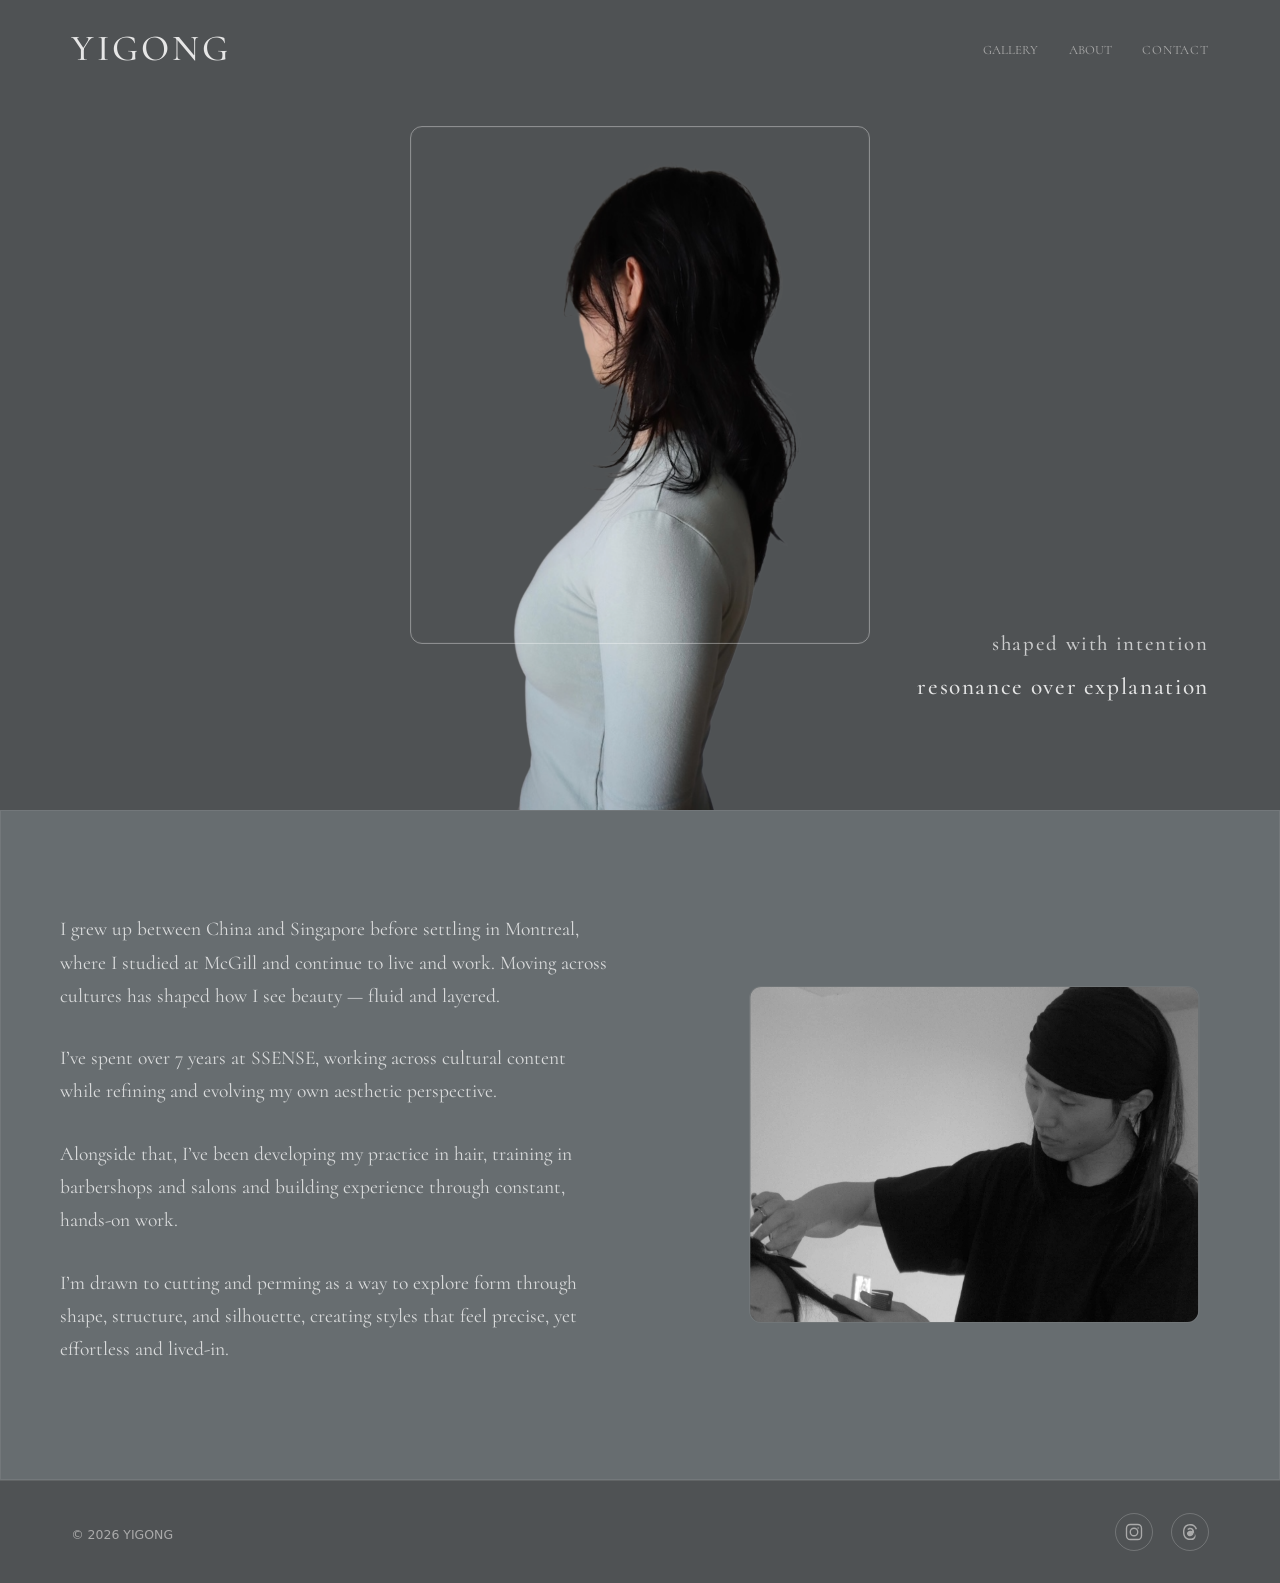
==== index.html @ 5837746e "update about me" ====
<!doctype html>
<html lang="en">
  <head>
    <meta charset="UTF-8" />
    <meta name="viewport" content="width=device-width, initial-scale=1.0" />
    <title>YIGONG</title>
    <link rel="stylesheet" href="./css/site-shared.css" />
    <link rel="stylesheet" href="./css/index.css" />
  </head>

  <body>
    <header>
      <div class="header-inner">
        <a class="logo" href="./index.html">YIGONG</a>
        <nav>
          <div class="dropdown" id="nav-gallery-dropdown">
            <a
              href="./gallery.html"
              class="gallery-nav-trigger"
              aria-haspopup="true"
              aria-expanded="false"
              >GALLERY</a>
            <div class="dropdown-menu">
              <a href="./gallery.html#cut">CUT</a>
              <a href="./gallery.html#perm">PERM</a>
              <a href="./gallery.html#color">COLOR</a>
            </div>
          </div>
          <a href="#about">ABOUT</a>
          <div class="dropdown">
            <span
              class="dropdown-trigger"
              aria-haspopup="true"
              aria-expanded="false"
              >CONTACT</span>
            <div class="dropdown-menu">
              <a
                href="https://www.instagram.com/yg.0909/"
                target="_blank"
                rel="noopener noreferrer"
                >INSTAGRAM</a>
            </div>
          </div>
        </nav>
      </div>
    </header>

    <div class="page-stack">
    <div class="top-banner">
      <!-- Replace src with your image path or image URL -->
      <img src="./images/home4.png" alt="Hair styling showcase" />
      <div class="banner-slogan">
        <span class="slogan-main">shaped with intention</span>
        <span class="slogan-sub">resonance over explanation</span>
      </div>
    </div>

    <main>
      <section id="about" class="home">
        <div class="about-copy">
          <p class="about-text">
            I grew up between China and Singapore before settling in Montreal, where I studied at McGill and continue to live and work. Moving across cultures has shaped how I see beauty — fluid and layered.
            </p>
            
            <p class="about-text">
              I’ve spent over 7 years at SSENSE, working across cultural content while refining and evolving my own aesthetic perspective.
            </p>

            <p class="about-text">
              Alongside that, I’ve been developing my practice in hair, training in barbershops and salons and building experience through constant, hands-on work.
            </p>

            <p class="about-text">
              I’m drawn to cutting and perming as a way to explore form through shape, structure, and silhouette, creating styles that feel precise, yet effortless and lived-in.
            </p>
        </div>
        <figure class="about-photo">
          <img
            src="./images/aboutme.JPG"
            alt="About Me"
          />
        </figure>
      </section>
    </main>
    <footer id="contact" class="site-footer">
      <div>
        <div class="footer-copyright">© 2026 YIGONG</div>
      </div>

      <div class="footer-socials">
        <!-- Instagram -->
        <a
          class="footer-icon-link"
          href="https://www.instagram.com/yg.0909/"
          target="_blank"
          rel="noopener noreferrer"
        >
          <svg width="18" height="18" viewBox="0 0 24 24" fill="none" stroke="currentColor" stroke-width="1.8" stroke-linecap="round" stroke-linejoin="round">
            <rect x="2" y="2" width="20" height="20" rx="5"/>
            <circle cx="12" cy="12" r="5"/>
            <circle cx="17.5" cy="6.5" r="1" fill="currentColor" stroke="none"/>
          </svg>
        </a>

        <!-- Threads -->
        <a
          class="footer-icon-link"
          href="https://www.threads.com/@yg.0909"
          target="_blank"
          rel="noopener noreferrer"
        >
        <svg width="16" height="16" viewBox="0 0 24 24" fill="currentColor">
          <path d="M12.186 24h-.007c-3.581-.024-6.334-1.205-8.184-3.509C2.35 18.44 1.5 15.586 1.472 12.01v-.017c.03-3.579.879-6.43 2.525-8.482C5.845 1.205 8.6.024 12.18 0h.014c2.746.02 5.043.725 6.826 2.098 1.677 1.29 2.858 3.13 3.509 5.467l-2.04.569c-1.104-3.96-3.898-5.984-8.304-6.015-2.91.022-5.11.936-6.54 2.717C4.307 6.504 3.616 8.914 3.589 12c.027 3.086.718 5.496 2.057 7.164 1.43 1.783 3.631 2.698 6.54 2.717 2.623-.02 4.358-.631 5.8-2.045 1.647-1.613 1.618-3.593 1.09-4.798-.31-.71-.873-1.3-1.634-1.75-.192 1.352-.622 2.446-1.284 3.272-.886 1.102-2.14 1.704-3.73 1.79-1.202.065-2.361-.218-3.259-.801-1.063-.689-1.685-1.74-1.752-2.964-.065-1.19.408-2.285 1.33-3.082.88-.76 2.119-1.207 3.583-1.291a13.853 13.853 0 0 1 3.02.142c-.126-.742-.375-1.332-.75-1.757-.513-.583-1.301-.88-2.344-.887h-.045c-.797 0-1.821.199-2.498 1.17l-1.734-1.179c.934-1.37 2.354-2.131 4.232-2.148 3.843.03 5.965 2.422 5.965 6.682v.075a7.31 7.31 0 0 1-.116 1.314 5.55 5.55 0 0 1 1.347 1.316c.933 1.277 1.19 2.93.73 4.65-.603 2.266-2.508 4.12-5.032 4.968-.945.316-1.968.476-3.051.476z"/>
        </svg>
      </a>
      </div>
    </footer>
    </div>
    <script>
      (function () {
        var dropdown = document.getElementById("nav-gallery-dropdown");
        if (!dropdown) return;
        var trigger = dropdown.querySelector(".gallery-nav-trigger");
        var menu = dropdown.querySelector(".dropdown-menu");
        if (!trigger || !menu) return;

        function isNoHoverPrimary() {
          return window.matchMedia("(hover: none)").matches;
        }

        function setOpen(open) {
          dropdown.classList.toggle("is-open", open);
          trigger.setAttribute("aria-expanded", open ? "true" : "false");
        }

        trigger.addEventListener("click", function (e) {
          if (!isNoHoverPrimary()) return;
          if (dropdown.classList.contains("is-open")) {
            setOpen(false);
            return;
          }
          e.preventDefault();
          setOpen(true);
        });

        menu.querySelectorAll("a").forEach(function (link) {
          link.addEventListener("click", function () {
            setOpen(false);
          });
        });

        document.addEventListener("click", function (e) {
          if (!dropdown.classList.contains("is-open")) return;
          if (!dropdown.contains(e.target)) setOpen(false);
        });

        window
          .matchMedia("(hover: none)")
          .addEventListener("change", function (ev) {
            if (!ev.matches) setOpen(false);
          });
      })();
    </script>
  </body>
</html>
---- css/site-shared.css ----
@import url("https://api.fontshare.com/v2/css?f[]=satoshi@400,500,700&display=swap");
@import url("https://fonts.googleapis.com/css2?family=Cormorant:ital,wght@0,400;0,500;0,600&family=Cormorant+SC:wght@400;500;600&display=swap");

:root {
  --bg: #4f5254;
  --surface: #62686c;
  --text: #e6e6e6;
  --muted: #aaaaaa;
  --line: #2a2a2a;
  --page-padding: clamp(10px, 2vw, 20px);
  --edge-margin: clamp(10px, 4vw, 60px);
  --logo-inset: calc(var(--page-padding) + var(--edge-margin));
  --header-pad-y: clamp(16px, 2.2vw, 26px);
  /* Left edge of “YIGONG” in header: .header-inner pad + .logo margin */
  --logo-text-start: calc(var(--page-padding) + clamp(10px, 4vw, 60px));
}

* {
  box-sizing: border-box;
}

body {
  margin: 0;
  font-family: system-ui, -apple-system, sans-serif;
  background: var(--bg);
  color: var(--text);
}

header {
  position: fixed;
  top: 0;
  width: 100%;
  background: var(--bg);
  border-bottom: 0;
  z-index: 10;
}

.header-inner {
  width: 100%;
  max-width: none;
  margin: 0;
  padding: var(--header-pad-y) var(--page-padding);
  display: flex;
  justify-content: space-between;
  align-items: center;
}

.logo {
  font-family: "Cormorant SC", serif;
  font-weight: 500;
  font-size: clamp(1.4rem, 3.2vw, 2.3rem);
  letter-spacing: 0.08em;
  margin-left: clamp(10px, 4vw, 60px);
  color: #e6e6e6;
}

a.logo {
  text-decoration: none;
  color: #e6e6e6;
}

nav {
  margin-right: var(--edge-margin);
}

nav a {
  font-family: "Cormorant", serif;
  color: var(--muted);
  text-decoration: none;
  margin-left: clamp(12px, 2vw, 30px);
  font-size: clamp(0.75rem, 1vw, 0.95rem);
}

nav a:hover {
  color: var(--text);
}

.dropdown {
  position: relative;
  display: inline-block;
  margin-left: clamp(12px, 2vw, 30px);
}

.dropdown > a {
  margin-left: 0;
}

.dropdown > .dropdown-trigger {
  margin-left: 0;
  font-family: "Cormorant", serif;
  color: var(--muted);
  font-size: clamp(0.75rem, 1vw, 0.95rem);
  letter-spacing: 0.06em;
  cursor: default;
  user-select: none;
}

.dropdown:hover > .dropdown-trigger {
  color: var(--text);
}

.dropdown-menu {
  display: none;
  position: absolute;
  top: 100%;
  right: 0;
  padding-top: 14px;
  padding-bottom: 10px;
  background: transparent;
  z-index: 20;
}

.dropdown-menu::before {
  content: "";
  position: absolute;
  top: 6px;
  left: 0;
  right: 0;
  bottom: 0;
  background: var(--bg);
  border: 1px solid rgba(255, 255, 255, 0.1);
  border-radius: 8px;
  z-index: -1;
}

.dropdown-menu a {
  display: block;
  margin-left: 0;
  padding: 8px 12px;
  font-size: clamp(0.65rem, 0.9vw, 0.85rem);
  color: var(--muted);
  text-decoration: none;
  letter-spacing: 0.06em;
}

.dropdown-menu a:hover {
  color: var(--text);
}

.dropdown:hover .dropdown-menu {
  display: block;
}

.dropdown.is-open .dropdown-menu {
  display: block;
}

.site-footer {
  font-family: "Satoshi", system-ui, sans-serif;
  background: #4f5254;
  border-top: 1px solid rgba(255, 255, 255, 0.1);
  padding: 32px calc(var(--page-padding) + var(--edge-margin)) 32px
    var(--logo-inset);
  display: flex;
  justify-content: space-between;
  align-items: center;
}

.footer-socials {
  display: flex;
  gap: 18px;
  align-items: center;
}

.footer-icon-link {
  display: flex;
  align-items: center;
  justify-content: center;
  width: 38px;
  height: 38px;
  border-radius: 50%;
  border: 1px solid rgba(255, 255, 255, 0.2);
  color: #aaaaaa;
  text-decoration: none;
}

.footer-copyright {
  font-size: 0.78rem;
  color: #aaaaaa;
  margin-top: 4px;
}

@media (max-width: 900px) {
  .site-footer {
    padding: var(--header-pad-y)
      calc(var(--page-padding) + var(--edge-margin)) var(--header-pad-y)
      var(--logo-inset);
    min-height: calc(
      2 * var(--header-pad-y) + 1.25 * clamp(1.4rem, 3.2vw, 2.3rem)
    );
  }

  .footer-copyright {
    margin-top: 0;
  }

  .footer-icon-link {
    width: 30px;
    height: 30px;
  }

  .footer-icon-link svg {
    transform: scale(0.92);
    transform-origin: center;
  }
}
---- css/index.css ----
.top-banner {
  width: 100%;
  margin: 90px auto 0;
  padding: 0;
  overflow: hidden;
  position: relative;
}

.top-banner::after {
  content: "";
  position: absolute;
  top: 5%;
  right: 32%;
  bottom: 23%;
  left: 32%;
  border: 1px solid rgba(255, 255, 255, 0.35);
  border-radius: 12px;
  box-shadow: 0 0 0 1px rgba(255, 255, 255, 0.04) inset;
  pointer-events: none;
  z-index: 2;
}

.top-banner img {
  width: 100%;
  height: auto;
  max-height: 800px;
  object-fit: contain;
  object-position: top center;
  background: var(--bg);
  border-radius: 0;
  border: 0;
  position: relative;
  z-index: 1;
  display: block;
}

.banner-slogan {
  position: absolute;
  right: calc(var(--edge-margin) + 20px);
  top: 80%;
  transform: translateY(-50%);
  display: flex;
  flex-direction: column;
  align-items: flex-end;
  text-align: right;
  gap: 16px;
  max-width: 320px;
  z-index: 3;
}

.slogan-main {
  font-family: "Cormorant", serif;
  font-size: clamp(0.75rem, calc(0.4rem + 1.5vw), 1.3rem);
  font-weight: 500;
  letter-spacing: 0.08em;
  color: rgba(255, 255, 255, 0.7);
}

.slogan-sub {
  font-family: "Cormorant", serif;
  font-size: clamp(0.65rem, calc(0.5rem + 1.2vw), 1.6rem);
  font-weight: 500;
  letter-spacing: 0.07em;
  color: rgba(255, 255, 255, 0.85);
}

main {
  width: 100%;
  max-width: none;
  margin: 0;
  padding: 0 0 60px;
  background: #676d70;
  border: 1px solid rgba(255, 255, 255, 0.08);
  backdrop-filter: blur(12px);
}

section {
  margin-bottom: 60px;
}

h1,
h2 {
  margin: 0 0 12px;
}

p {
  color: var(--muted);
}

.home {
  border: 0;
  max-width: 1200px;
  margin: 0 auto;
  padding: clamp(56px, 8vw, 112px) var(--page-padding) 24px;
  display: grid;
  grid-template-columns: minmax(0, 1fr) minmax(0, 1fr);
  column-gap: clamp(32px, 5vw, 72px);
  align-items: center;
}

.about-copy {
  grid-column: 1;
  justify-self: end;
  min-width: 0;
  max-width: 82ch;
  font-family: "Cormorant", serif;
}

.about-copy p {
  font-size: clamp(0.7rem, 0.6rem + 1.1vw, 1.22rem);
  line-height: 1.7;
  margin: 0 0 1.5em;
  color: rgba(255, 255, 255, 0.75);
}

.about-photo {
  grid-column: 2;
  justify-self: end;
  align-self: center;
  box-sizing: border-box;
  width: min(100%, clamp(185px, 40vw, 450px));
  transform: translateX(clamp(8px, 1.5vw, 28px));
  max-width: 100%;
  min-width: 0;
  aspect-ratio: 4 / 3;
  height: auto;
  border-radius: 12px;
  overflow: hidden;
  border: 1px solid rgba(255, 255, 255, 0.14);
  background: rgba(0, 0, 0, 0.12);
  box-shadow: 0 0 0 1px rgba(255, 255, 255, 0.04) inset;
}

.about-photo img {
  width: 100%;
  height: 100%;
  min-height: 0;
  object-fit: cover;
  object-position: 50% center;
  display: block;
}

@media (max-width: 900px) {
  .page-stack {
    display: flex;
    flex-direction: column;
    min-height: 100dvh;
  }

  .top-banner,
  .site-footer {
    flex-shrink: 0;
  }

  .top-banner img {
    max-height: none;
    min-height: clamp(320px, 62vh, 660px);
    width: 100%;
    object-fit: cover;
    object-position: top center;
  }

  .banner-slogan {
    top: 85%;
  }

  .top-banner::after {
    left: 20%;
    right: 20%;
  }

  main {
    flex: 1 1 auto;
    display: flex;
    flex-direction: column;
    min-height: 0;
    padding-bottom: 20px;
  }

  section {
    margin-bottom: 16px;
  }

  .home {
    grid-template-columns: 1fr;
    row-gap: 10px;
    text-align: left;
    padding: clamp(24px, 4vw, 48px) clamp(18px, 5.5vw, 36px) 10px;
    justify-items: center;
    width: 100%;
  }

  .about-copy {
    grid-column: 1;
    justify-self: stretch;
    width: 100%;
    max-width: 100%;
    justify-items: stretch;
  }

  .about-copy p {
    font-size: clamp(0.78rem, 3vw, 1.02rem);
    line-height: 1.5;
    margin: 0 0 1em;
  }

  .about-photo {
    grid-column: 1;
    width: min(82vw, 280px);
    max-width: 100%;
    justify-self: center;
    margin-inline: auto;
    transform: none;
  }
}
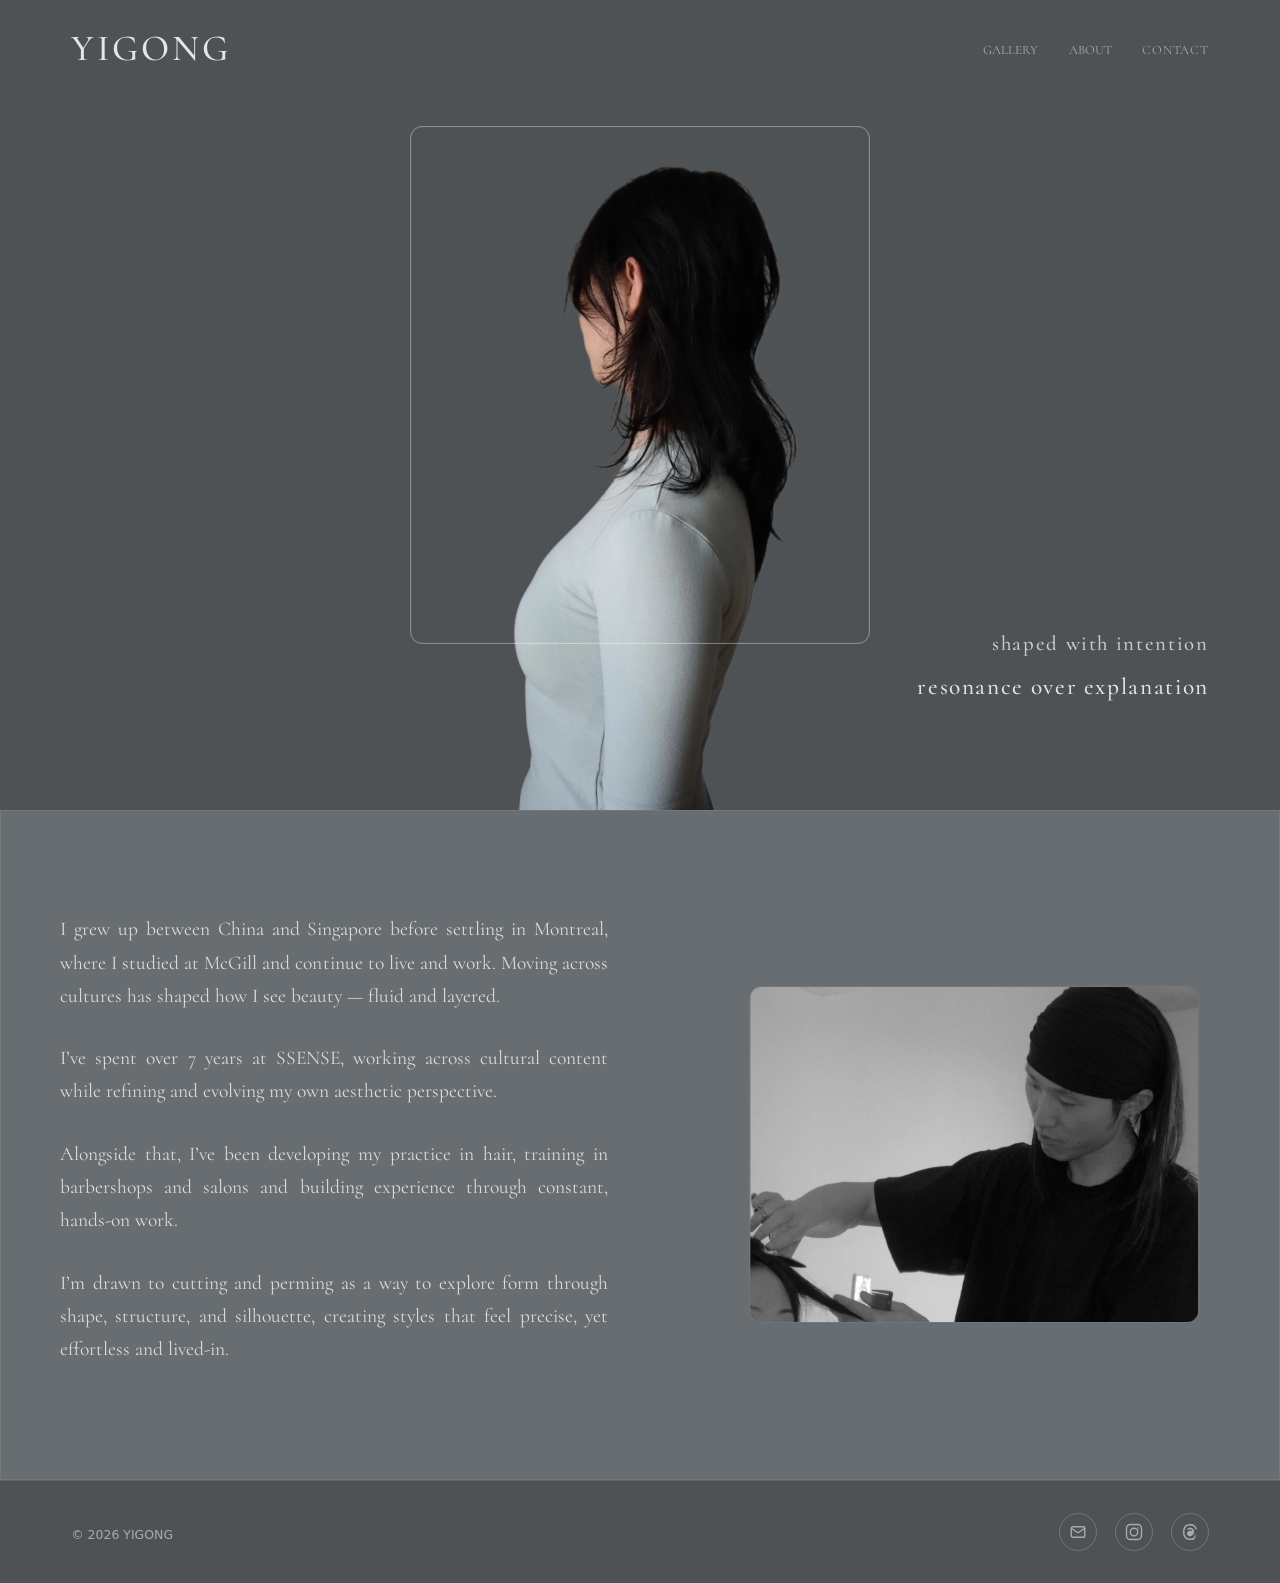
==== commit 474afaeb: "update contact info" ====
--- a/index.html
+++ b/index.html
@@ -34,6 +34,7 @@
               aria-expanded="false"
               >CONTACT</span>
             <div class="dropdown-menu">
+              <a href="mailto:yig.liu13@gmail.com">EMAIL</a>
               <a
                 href="https://www.instagram.com/yg.0909/"
                 target="_blank"
@@ -88,6 +89,12 @@
       </div>
 
       <div class="footer-socials">
+        <a class="footer-icon-link" href="mailto:yig.liu13@gmail.com" aria-label="Email">
+          <svg width="18" height="18" viewBox="0 0 24 24" fill="none" stroke="currentColor" stroke-width="1.8" stroke-linecap="round" stroke-linejoin="round">
+            <rect x="3" y="5" width="18" height="14" rx="2" />
+            <path d="M3 7l9 6 9-6" />
+          </svg>
+        </a>
         <!-- Instagram -->
         <a
           class="footer-icon-link"
--- a/css/index.css
+++ b/css/index.css
@@ -111,6 +111,7 @@
   line-height: 1.7;
   margin: 0 0 1.5em;
   color: rgba(255, 255, 255, 0.75);
+  text-align: justify;
 }
 
 .about-photo {
@@ -185,7 +186,7 @@
     grid-template-columns: 1fr;
     row-gap: 10px;
     text-align: left;
-    padding: clamp(24px, 4vw, 48px) clamp(18px, 5.5vw, 36px) 10px;
+    padding: clamp(32px, 5.5vw, 56px) clamp(18px, 5.5vw, 36px) 10px;
     justify-items: center;
     width: 100%;
   }
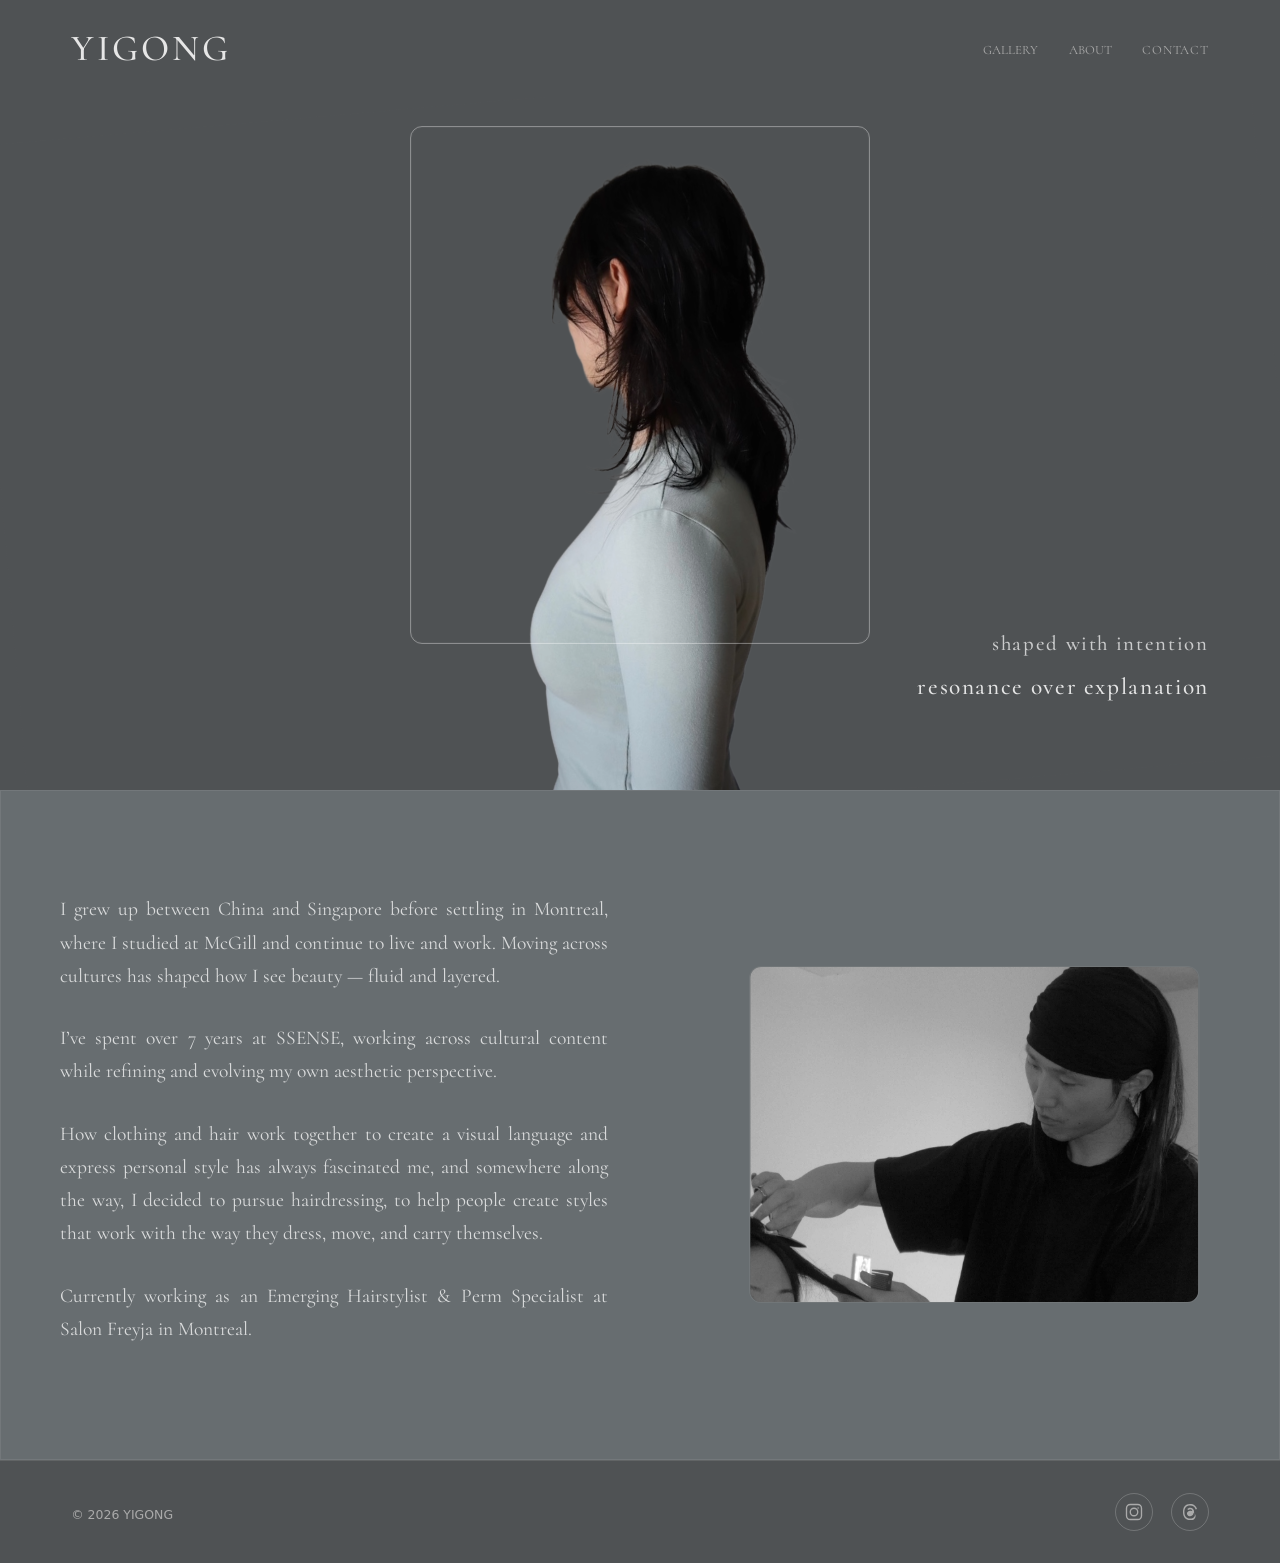
==== commit 402d7527: "update title and booking link" ====
--- a/index.html
+++ b/index.html
@@ -34,7 +34,11 @@
               aria-expanded="false"
               >CONTACT</span>
             <div class="dropdown-menu">
-              <a href="mailto:yig.liu13@gmail.com">EMAIL</a>
+              <a
+                href="https://salonfreyja.as.me/schedule/d13d0d7e/?calendarIds=14331586"
+                target="_blank"
+                rel="noopener noreferrer"
+                >BOOK ME</a>
               <a
                 href="https://www.instagram.com/yg.0909/"
                 target="_blank"
@@ -68,11 +72,11 @@
             </p>
 
             <p class="about-text">
-              Alongside that, I’ve been developing my practice in hair, training in barbershops and salons and building experience through constant, hands-on work.
+              How clothing and hair work together to create a visual language and express personal style has always fascinated me, and somewhere along the way, I decided to pursue hairdressing, to help people create styles that work with the way they dress, move, and carry themselves.
             </p>
 
             <p class="about-text">
-              I’m drawn to cutting and perming as a way to explore form through shape, structure, and silhouette, creating styles that feel precise, yet effortless and lived-in.
+              Currently working as an Emerging Hairstylist & Perm Specialist at Salon Freyja in Montreal.
             </p>
         </div>
         <figure class="about-photo">
@@ -89,12 +93,6 @@
       </div>
 
       <div class="footer-socials">
-        <a class="footer-icon-link" href="mailto:yig.liu13@gmail.com" aria-label="Email">
-          <svg width="18" height="18" viewBox="0 0 24 24" fill="none" stroke="currentColor" stroke-width="1.8" stroke-linecap="round" stroke-linejoin="round">
-            <rect x="3" y="5" width="18" height="14" rx="2" />
-            <path d="M3 7l9 6 9-6" />
-          </svg>
-        </a>
         <!-- Instagram -->
         <a
           class="footer-icon-link"
--- a/css/index.css
+++ b/css/index.css
@@ -4,6 +4,7 @@
   padding: 0;
   overflow: hidden;
   position: relative;
+  z-index: 0;
 }
 
 .top-banner::after {
@@ -32,6 +33,8 @@
   position: relative;
   z-index: 1;
   display: block;
+  transform: rotate(-5deg);
+  transform-origin: center center;
 }
 
 .banner-slogan {
@@ -67,11 +70,13 @@
 main {
   width: 100%;
   max-width: none;
-  margin: 0;
+  margin: clamp(-20px, -2.5vw, -36px) 0 0;
   padding: 0 0 60px;
   background: #676d70;
   border: 1px solid rgba(255, 255, 255, 0.08);
   backdrop-filter: blur(12px);
+  position: relative;
+  z-index: 1;
 }
 
 section {
@@ -159,10 +164,16 @@
     width: 100%;
     object-fit: cover;
     object-position: top center;
+    transform: rotate(-5deg);
+    transform-origin: center center;
   }
 
   .banner-slogan {
     top: 85%;
+  }
+
+  .slogan-main {
+    transform: translateY(clamp(8px, 1.2vw, 14px));
   }
 
   .top-banner::after {
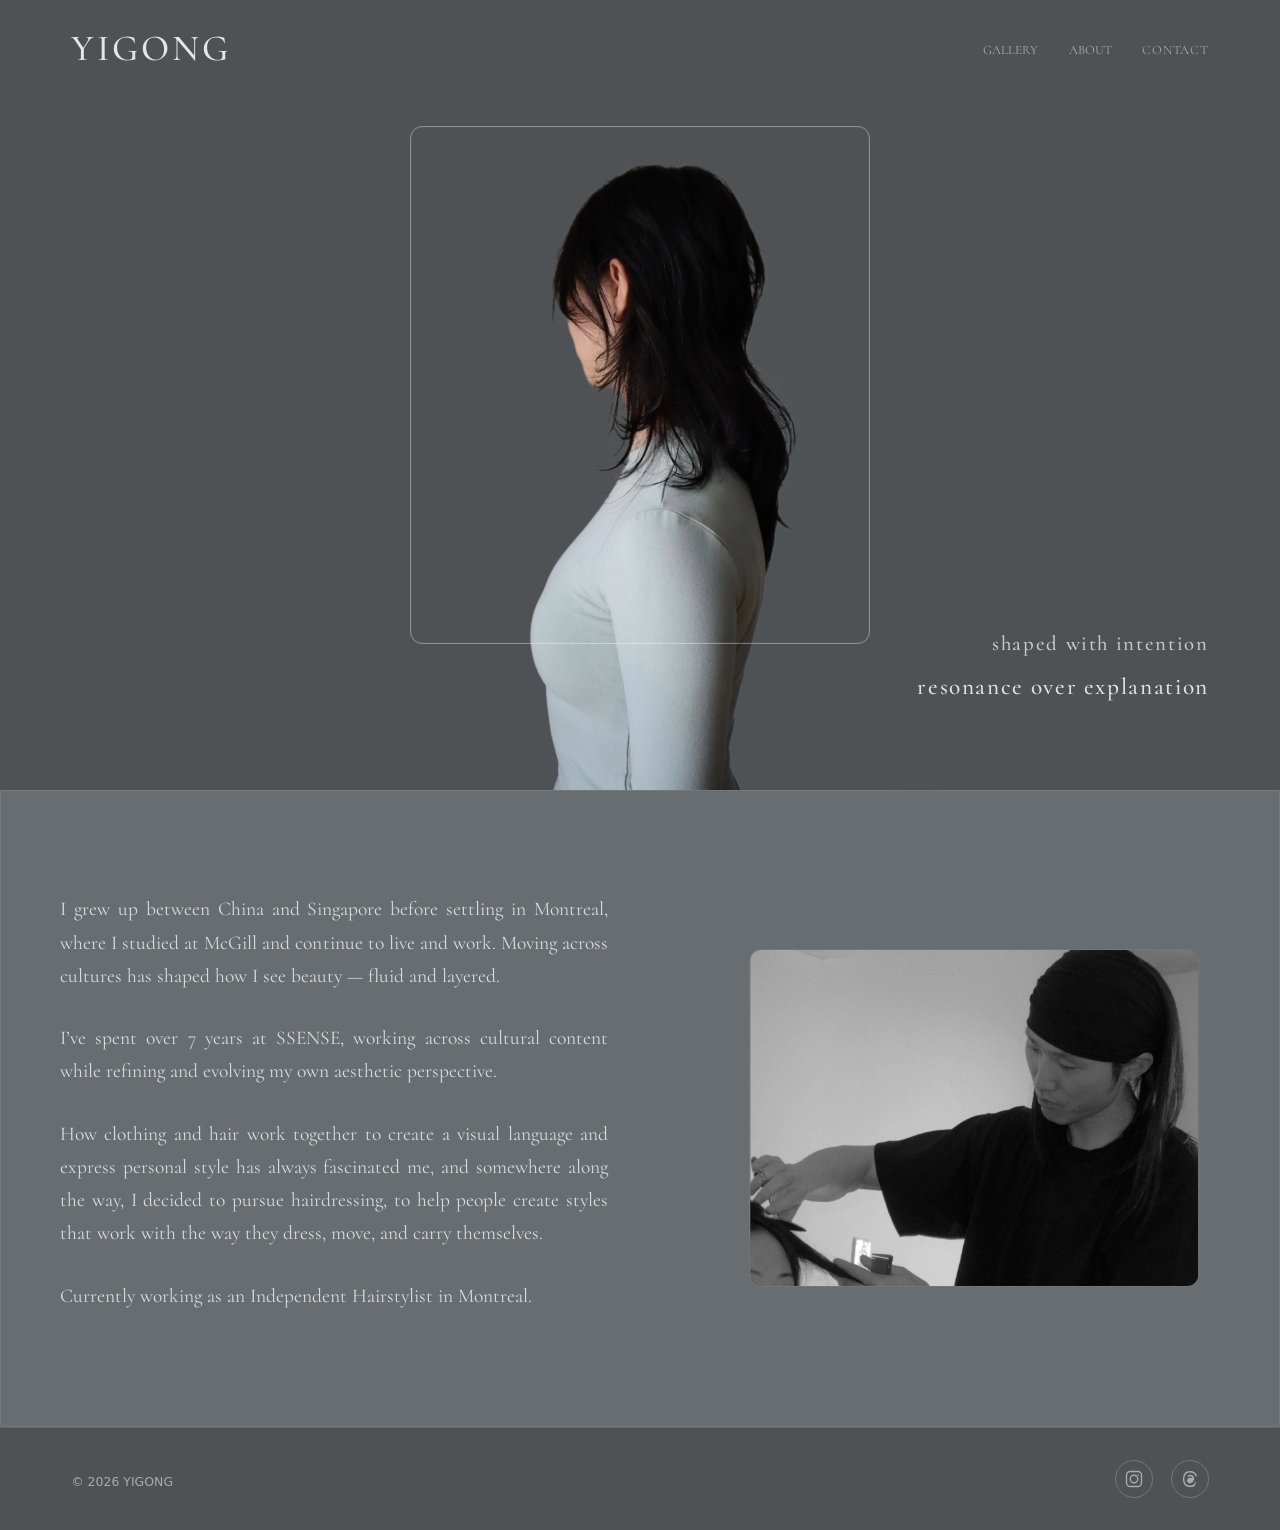
==== commit 9c6b2b1e: "remove color" ====
--- a/index.html
+++ b/index.html
@@ -23,7 +23,6 @@
             <div class="dropdown-menu">
               <a href="./gallery.html#cut">CUT</a>
               <a href="./gallery.html#perm">PERM</a>
-              <a href="./gallery.html#color">COLOR</a>
             </div>
           </div>
           <a href="#about">ABOUT</a>
@@ -35,7 +34,7 @@
               >CONTACT</span>
             <div class="dropdown-menu">
               <a
-                href="https://salonfreyja.as.me/schedule/d13d0d7e/?calendarIds=14331586"
+                href="https://www.phorest.com/salon/insalonsaintmathieu/book/services?staffId=wlkLj4vGhzkLY0ml1xv-aw"
                 target="_blank"
                 rel="noopener noreferrer"
                 >BOOK ME</a>
@@ -76,7 +75,7 @@
             </p>
 
             <p class="about-text">
-              Currently working as an Emerging Hairstylist & Perm Specialist at Salon Freyja in Montreal.
+              Currently working as an Independent Hairstylist in Montreal.
             </p>
         </div>
         <figure class="about-photo">
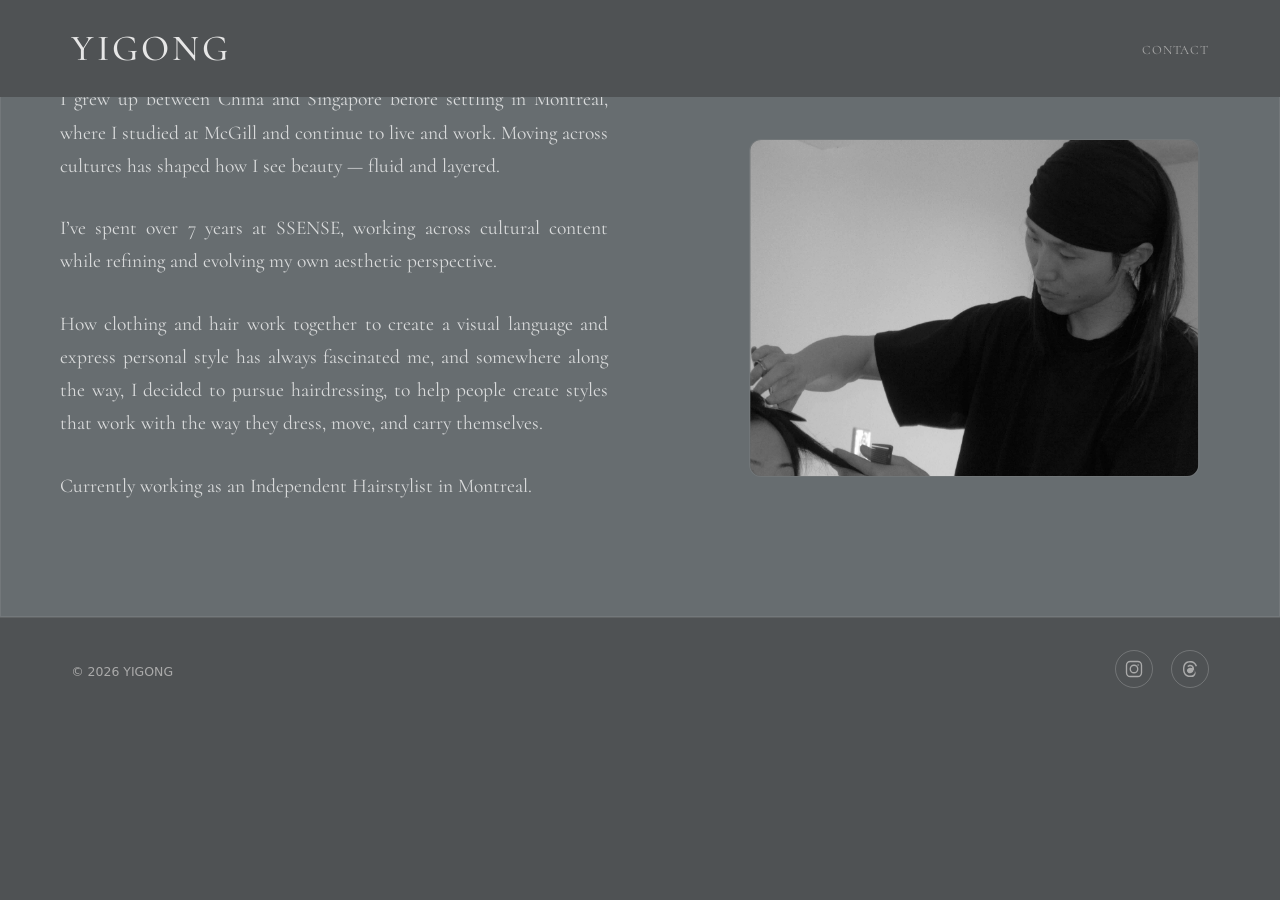
==== commit 12cb5e49: "hide gallery and about me" ====
--- a/index.html
+++ b/index.html
@@ -13,6 +13,7 @@
       <div class="header-inner">
         <a class="logo" href="./index.html">YIGONG</a>
         <nav>
+          <!-- hidden 
           <div class="dropdown" id="nav-gallery-dropdown">
             <a
               href="./gallery.html"
@@ -26,6 +27,7 @@
             </div>
           </div>
           <a href="#about">ABOUT</a>
+          -->
           <div class="dropdown">
             <span
               class="dropdown-trigger"
@@ -50,15 +52,15 @@
     </header>
 
     <div class="page-stack">
+    <!--
     <div class="top-banner">
-      <!-- Replace src with your image path or image URL -->
       <img src="./images/home4.png" alt="Hair styling showcase" />
       <div class="banner-slogan">
         <span class="slogan-main">shaped with intention</span>
         <span class="slogan-sub">resonance over explanation</span>
       </div>
     </div>
-
+    -->
     <main>
       <section id="about" class="home">
         <div class="about-copy">
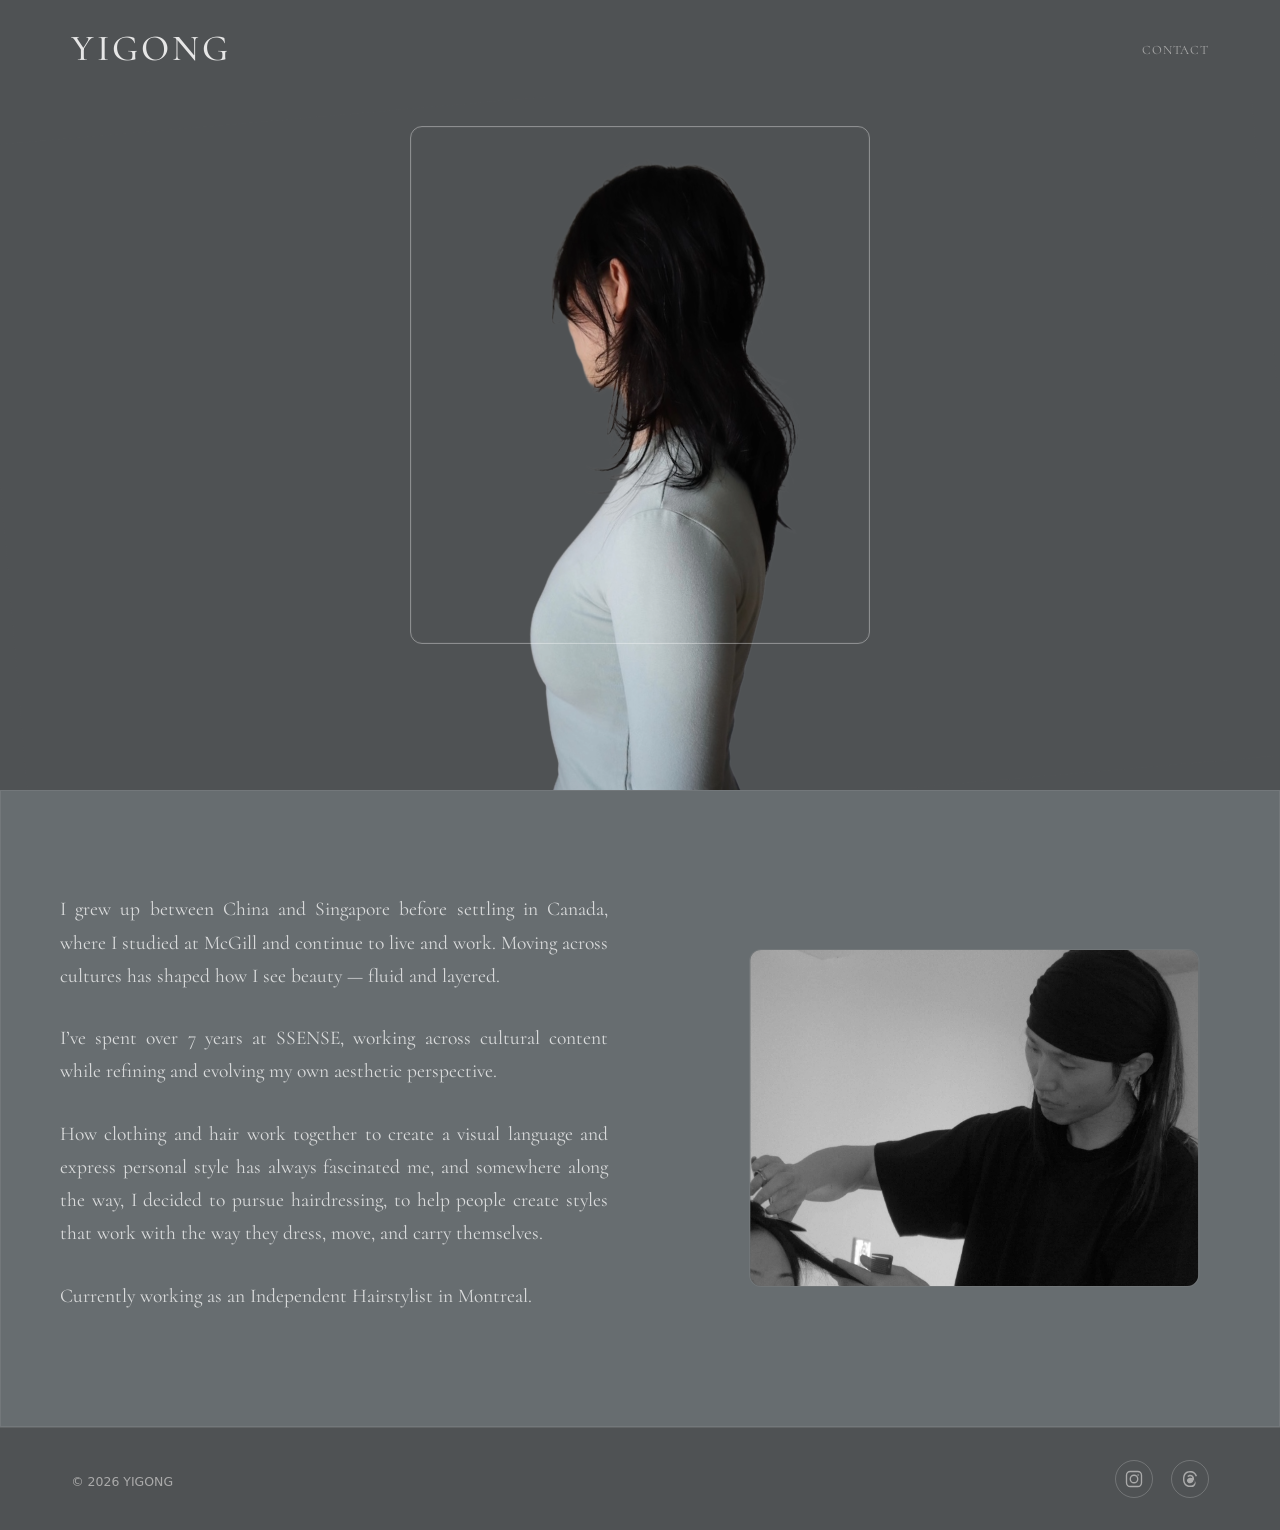
==== commit e65fa8f2: "update" ====
--- a/index.html
+++ b/index.html
@@ -52,20 +52,22 @@
     </header>
 
     <div class="page-stack">
-    <!--
+    
     <div class="top-banner">
       <img src="./images/home4.png" alt="Hair styling showcase" />
+      <!-- hidden 
       <div class="banner-slogan">
         <span class="slogan-main">shaped with intention</span>
         <span class="slogan-sub">resonance over explanation</span>
       </div>
+      -->
     </div>
-    -->
+    
     <main>
       <section id="about" class="home">
         <div class="about-copy">
           <p class="about-text">
-            I grew up between China and Singapore before settling in Montreal, where I studied at McGill and continue to live and work. Moving across cultures has shaped how I see beauty — fluid and layered.
+            I grew up between China and Singapore before settling in Canada, where I studied at McGill and continue to live and work. Moving across cultures has shaped how I see beauty — fluid and layered.
             </p>
             
             <p class="about-text">
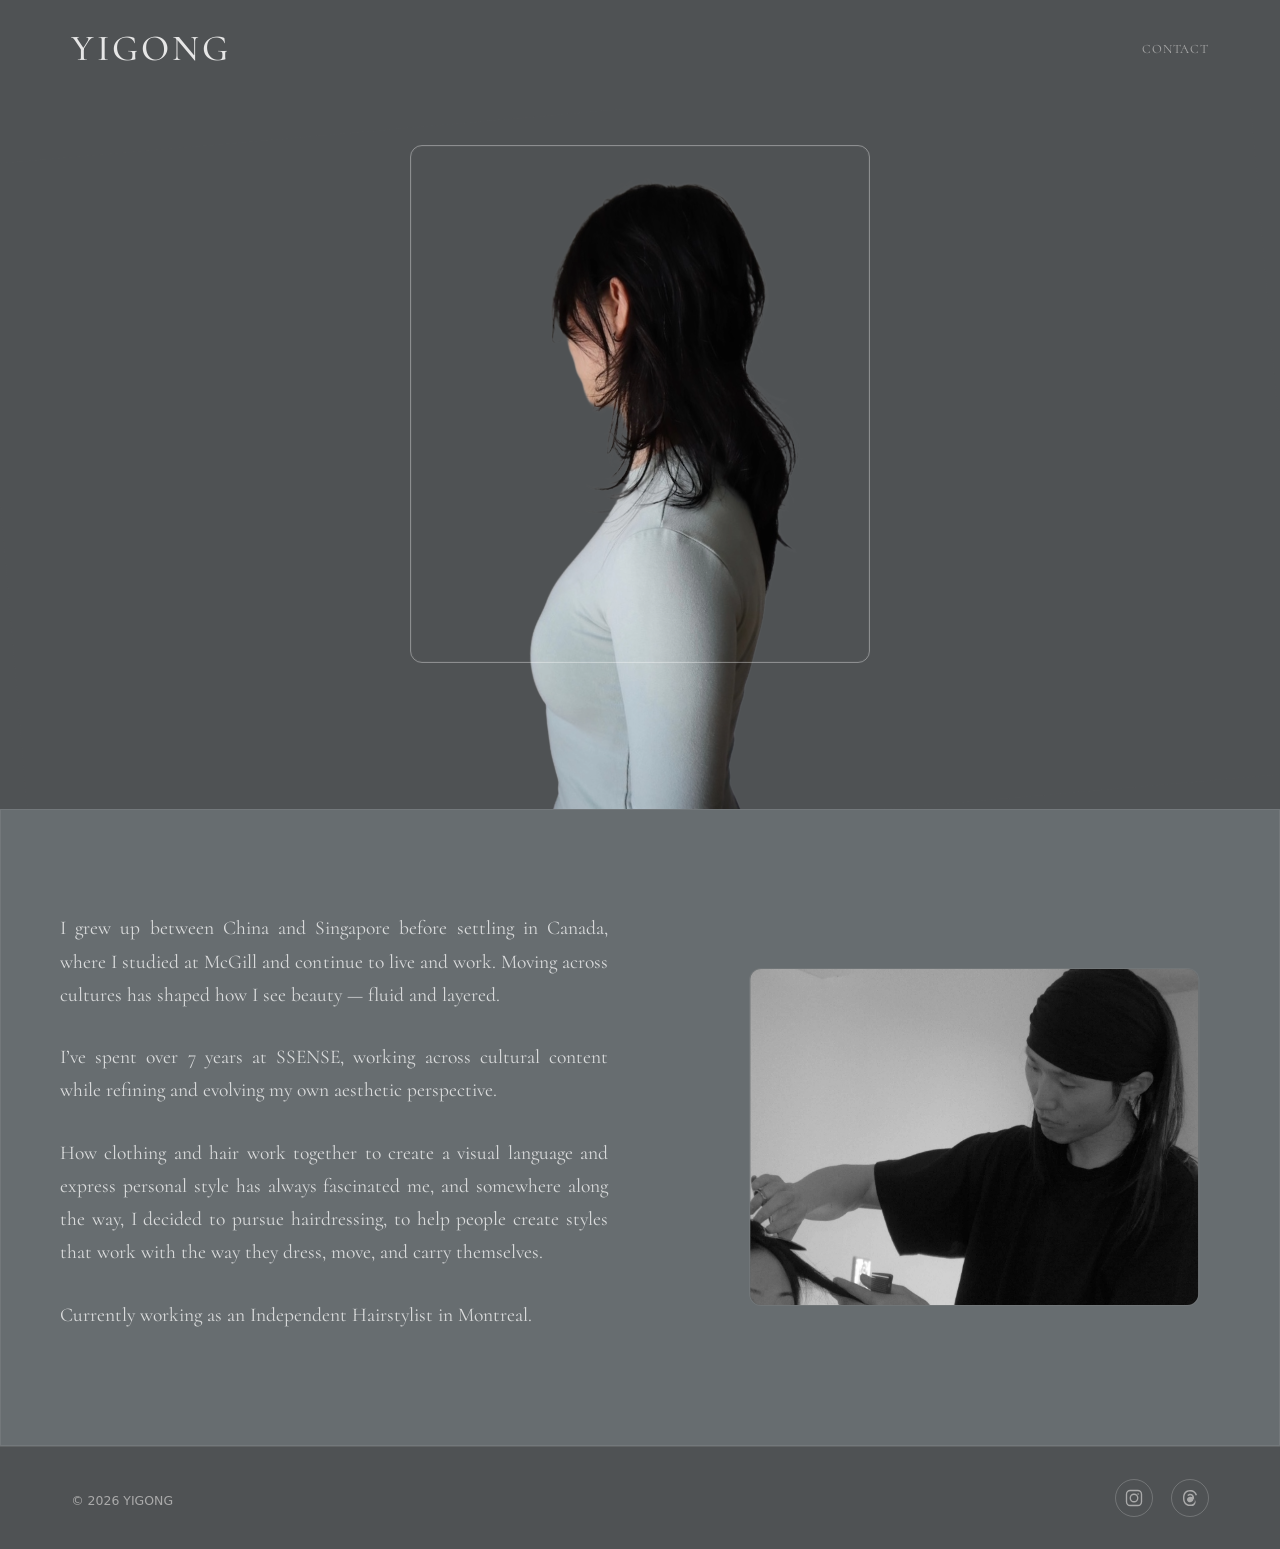
==== commit da24ca60: "Update index.html" ====
--- a/index.html
+++ b/index.html
@@ -1,3 +1,4 @@
+-- redeploy 20261025
 <!doctype html>
 <html lang="en">
   <head>
